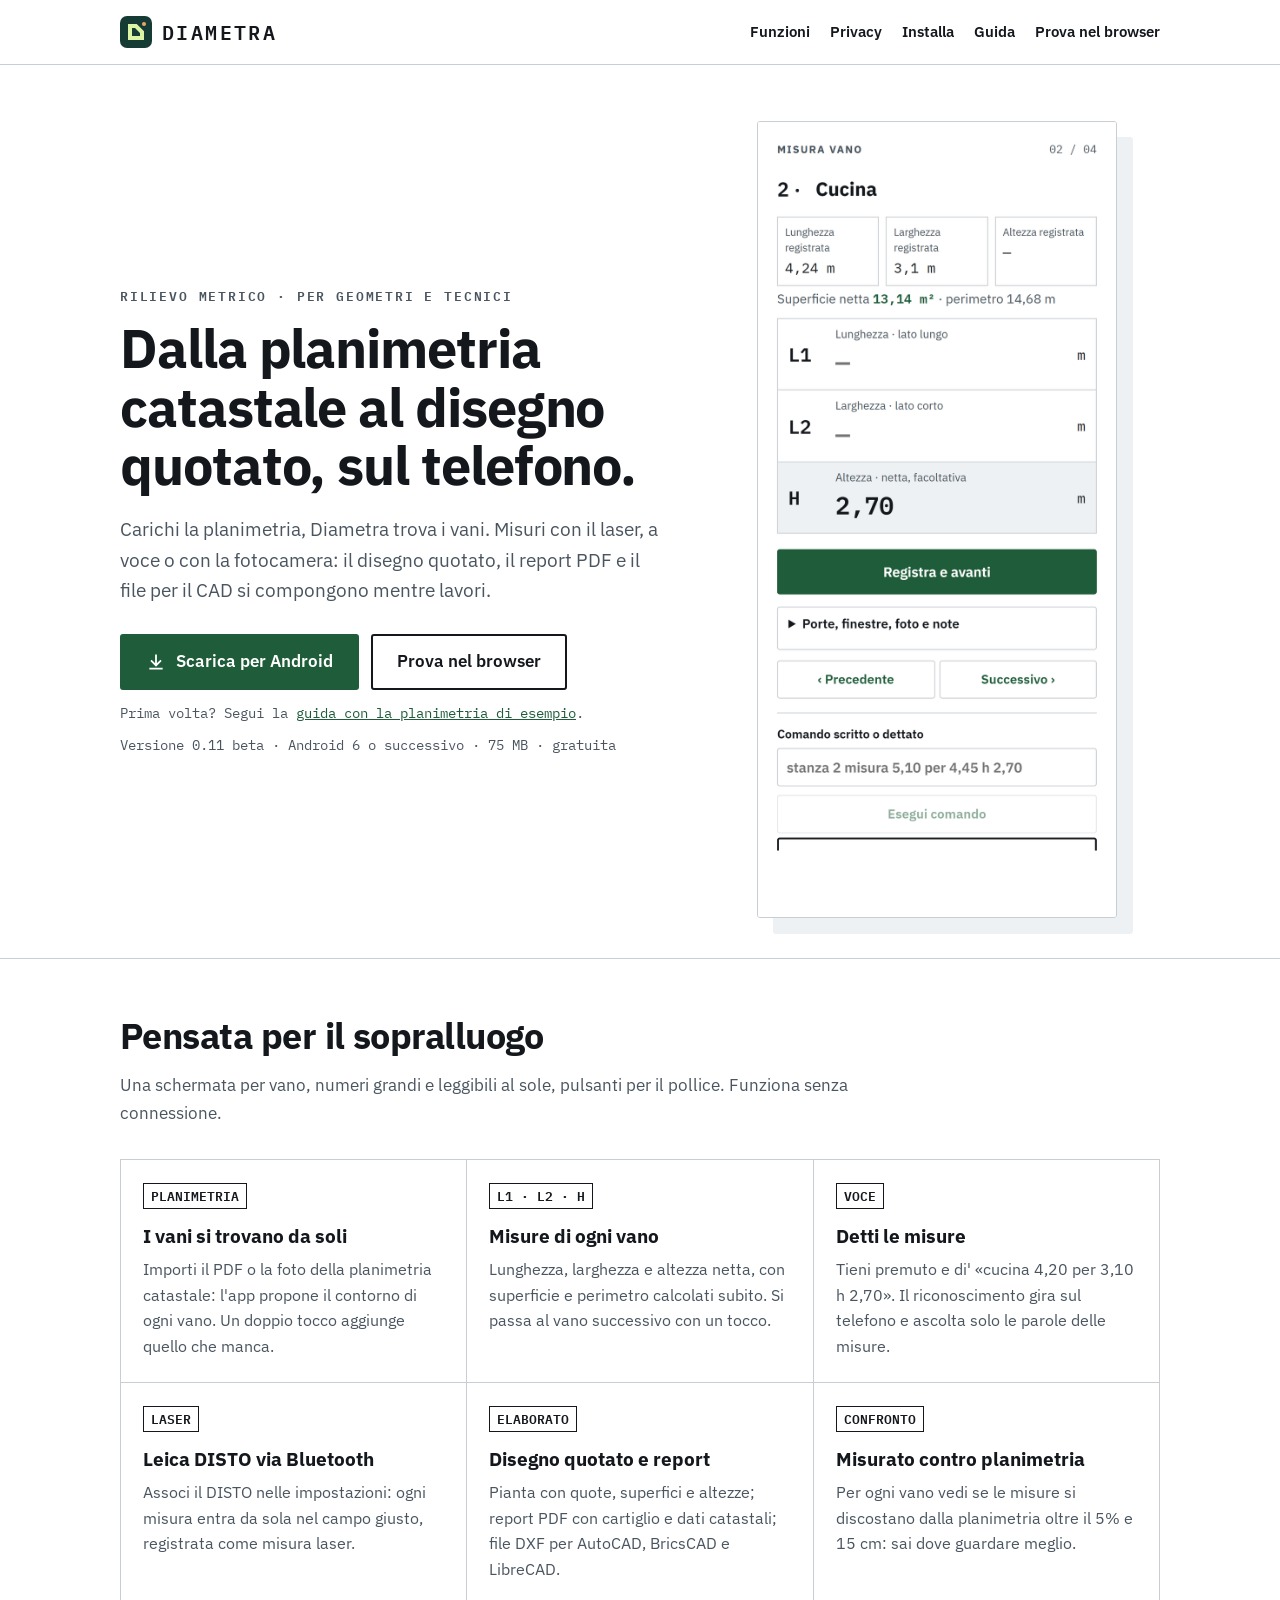
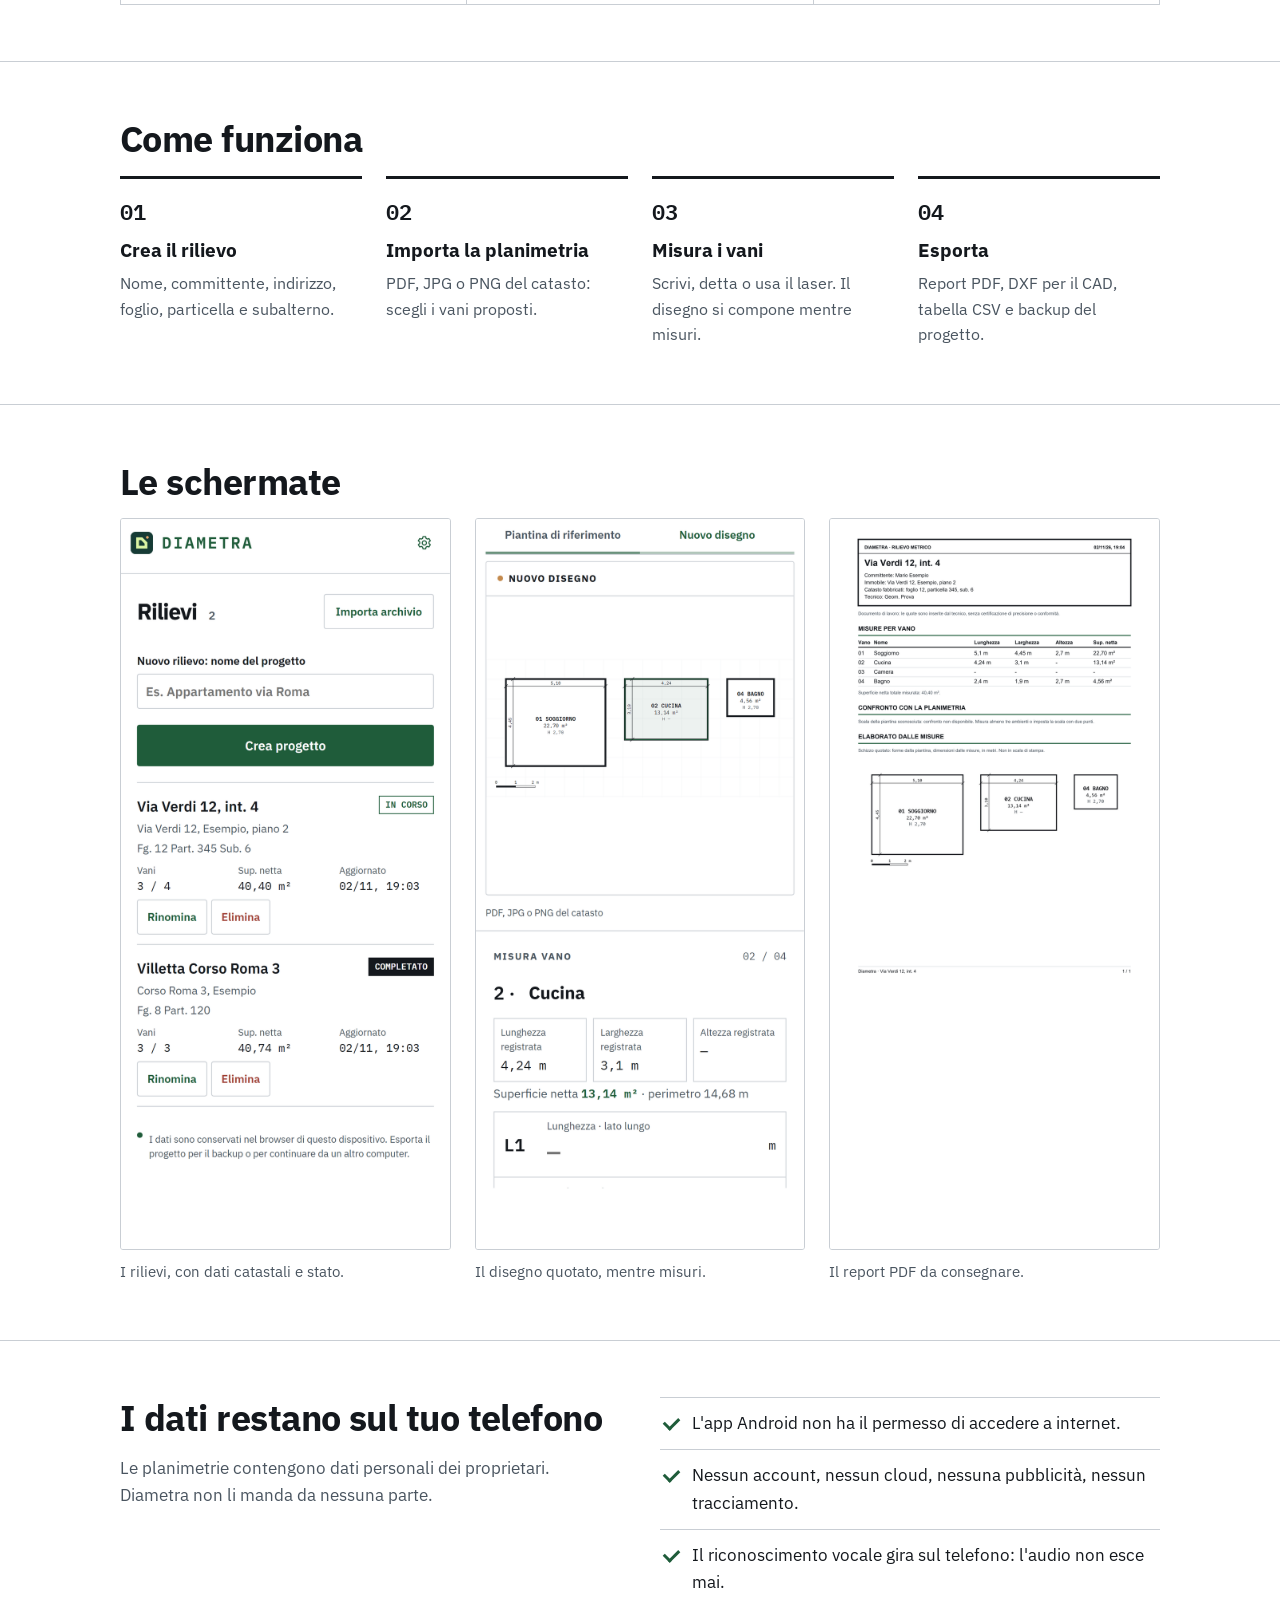
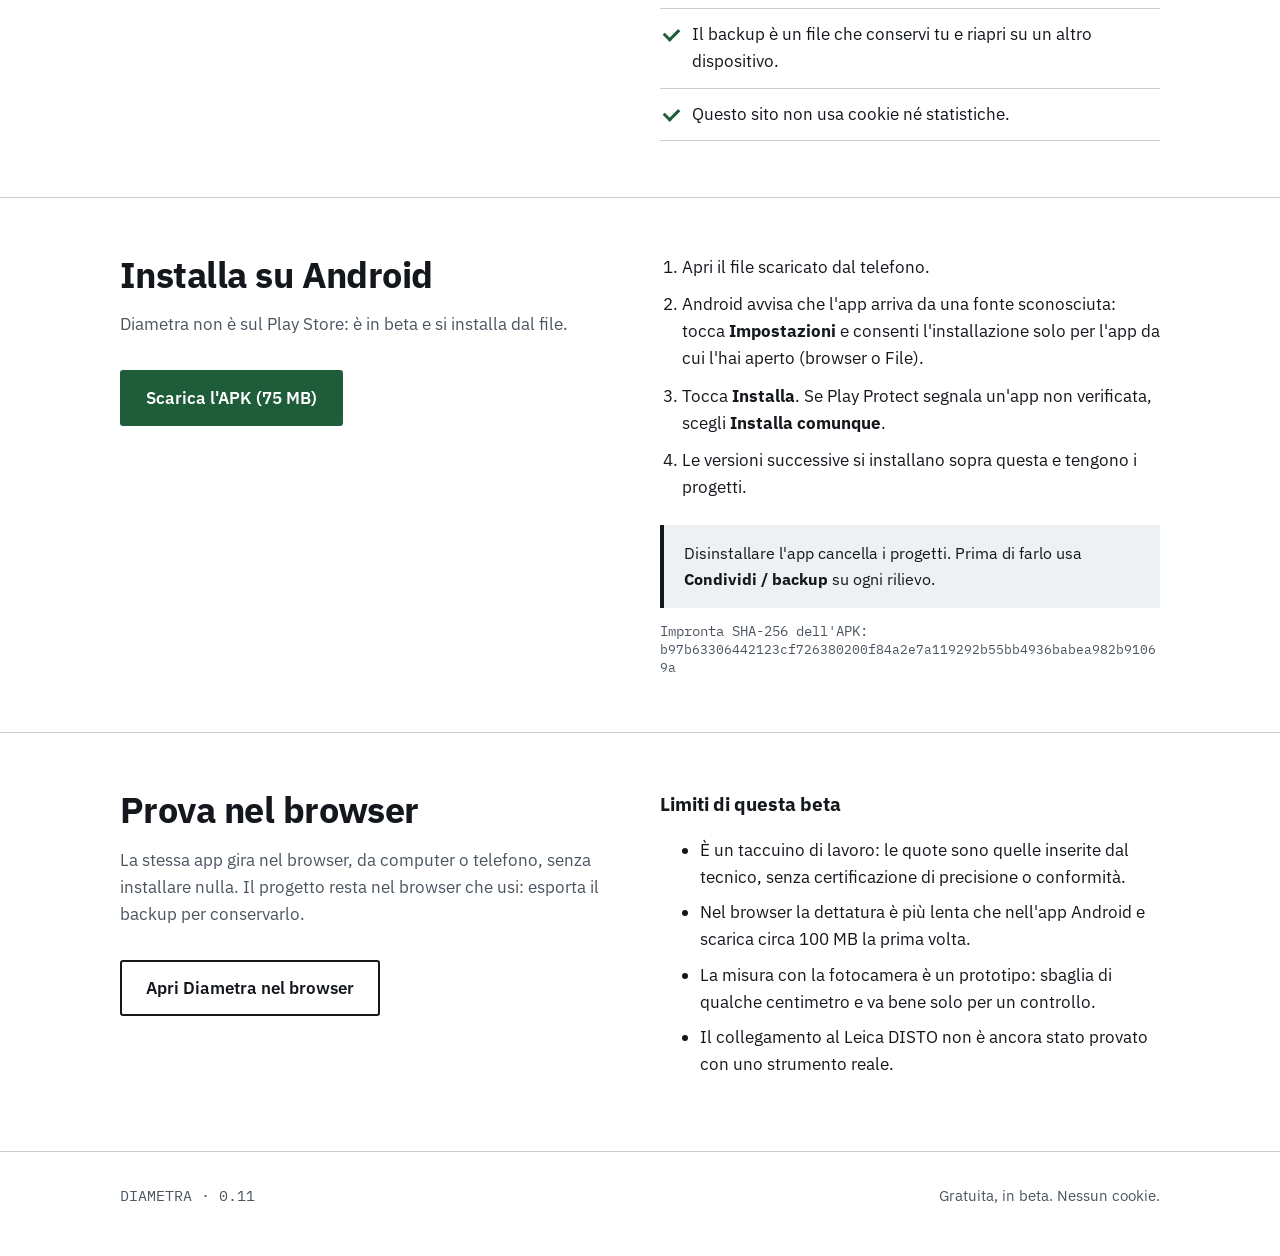
==== index.html @ 36c7d6d1 "Publish Diametra site" ====
<!doctype html>
<html lang="it">
<head>
<meta charset="utf-8">
<meta http-equiv="Content-Security-Policy" content="default-src 'none'; style-src 'self'; img-src 'self'; font-src 'self'; base-uri 'none'; form-action 'none'">
<meta name="viewport" content="width=device-width, initial-scale=1">
<title>Diametra · Rilievo metrico per geometri e tecnici</title>
<meta name="description" content="Dalla planimetria catastale al disegno quotato: misure con laser, voce o fotocamera, report PDF e DXF. Gratuita, senza account, i dati restano sul telefono.">
<meta name="theme-color" content="#1f5c3a">
<link rel="icon" href="icon.svg" type="image/svg+xml">
<link rel="stylesheet" href="style.css">
</head>
<body>
<header>
  <div class="wrap">
    <a class="brand" href="./"><img src="icon.svg" alt="">DIAMETRA</a>
    <nav aria-label="Sezioni">
      <a href="#funzioni">Funzioni</a>
      <a href="#dati">Privacy</a>
      <a href="#installa">Installa</a>
      <a href="guida.html">Guida</a>
      <a href="app/">Prova nel browser</a>
    </nav>
  </div>
</header>

<main>
  <div class="hero">
    <div class="wrap">
      <div>
        <p class="eyebrow">RILIEVO METRICO · PER GEOMETRI E TECNICI</p>
        <h1>Dalla planimetria catastale al disegno quotato, sul telefono.</h1>
        <p class="lead">Carichi la planimetria, Diametra trova i vani. Misuri con il laser, a voce o con la fotocamera: il disegno quotato, il report PDF e il file per il CAD si compongono mentre lavori.</p>
        <div class="actions">
          <a class="button primary" href="download/diametra.apk" download>
            <svg width="20" height="20" viewBox="0 0 24 24" fill="none" stroke="currentColor" stroke-width="2.2" aria-hidden="true"><path d="M12 3v12M6 10l6 6 6-6M4 20h16"/></svg>
            Scarica per Android
          </a>
          <a class="button" href="app/">Prova nel browser</a>
        </div>
        <p class="meta">Prima volta? Segui la <a href="guida.html">guida con la planimetria di esempio</a>.</p>
        <p class="meta">Versione 0.11 beta · Android 6 o successivo · 75 MB · gratuita</p>
      </div>
      <div class="phone"><img src="img/misura.png" width="412" height="915" alt="Schermata di misura di un vano: righe L1, L2 e H con i valori in metri e il pulsante Registra"></div>
    </div>
  </div>

  <section id="funzioni">
    <div class="wrap">
      <h2>Pensata per il sopralluogo</h2>
      <p class="intro">Una schermata per vano, numeri grandi e leggibili al sole, pulsanti per il pollice. Funziona senza connessione.</p>
      <div class="grid">
        <div><span class="key">PLANIMETRIA</span><h3>I vani si trovano da soli</h3><p>Importi il PDF o la foto della planimetria catastale: l'app propone il contorno di ogni vano. Un doppio tocco aggiunge quello che manca.</p></div>
        <div><span class="key">L1 · L2 · H</span><h3>Misure di ogni vano</h3><p>Lunghezza, larghezza e altezza netta, con superficie e perimetro calcolati subito. Si passa al vano successivo con un tocco.</p></div>
        <div><span class="key">VOCE</span><h3>Detti le misure</h3><p>Tieni premuto e di' «cucina 4,20 per 3,10 h 2,70». Il riconoscimento gira sul telefono e ascolta solo le parole delle misure.</p></div>
        <div><span class="key">LASER</span><h3>Leica DISTO via Bluetooth</h3><p>Associ il DISTO nelle impostazioni: ogni misura entra da sola nel campo giusto, registrata come misura laser.</p></div>
        <div><span class="key">ELABORATO</span><h3>Disegno quotato e report</h3><p>Pianta con quote, superfici e altezze; report PDF con cartiglio e dati catastali; file DXF per AutoCAD, BricsCAD e LibreCAD.</p></div>
        <div><span class="key">CONFRONTO</span><h3>Misurato contro planimetria</h3><p>Per ogni vano vedi se le misure si discostano dalla planimetria oltre il 5% e 15 cm: sai dove guardare meglio.</p></div>
      </div>
    </div>
  </section>

  <section>
    <div class="wrap">
      <h2>Come funziona</h2>
      <ol class="steps">
        <li><h3>Crea il rilievo</h3><p>Nome, committente, indirizzo, foglio, particella e subalterno.</p></li>
        <li><h3>Importa la planimetria</h3><p>PDF, JPG o PNG del catasto: scegli i vani proposti.</p></li>
        <li><h3>Misura i vani</h3><p>Scrivi, detta o usa il laser. Il disegno si compone mentre misuri.</p></li>
        <li><h3>Esporta</h3><p>Report PDF, DXF per il CAD, tabella CSV e backup del progetto.</p></li>
      </ol>
    </div>
  </section>

  <section>
    <div class="wrap">
      <h2>Le schermate</h2>
      <div class="shots">
        <figure><div class="phone"><img src="img/rilievi.png" width="412" height="915" alt="Elenco dei rilievi con indirizzo, dati catastali, vani misurati, superficie e stato" loading="lazy"></div><figcaption>I rilievi, con dati catastali e stato.</figcaption></figure>
        <figure><div class="phone"><img src="img/disegno.png" width="412" height="915" alt="Disegno quotato di due vani con quote, superficie e altezza" loading="lazy"></div><figcaption>Il disegno quotato, mentre misuri.</figcaption></figure>
        <figure><div class="phone"><img src="img/report.png" width="412" height="915" alt="Prima pagina del report PDF con cartiglio, tabella dei vani e disegno" loading="lazy"></div><figcaption>Il report PDF da consegnare.</figcaption></figure>
      </div>
    </div>
  </section>

  <section id="dati">
    <div class="wrap privacy">
      <div>
        <h2>I dati restano sul tuo telefono</h2>
        <p class="intro">Le planimetrie contengono dati personali dei proprietari. Diametra non li manda da nessuna parte.</p>
      </div>
      <ul class="checks">
        <li>L'app Android non ha il permesso di accedere a internet.</li>
        <li>Nessun account, nessun cloud, nessuna pubblicità, nessun tracciamento.</li>
        <li>Il riconoscimento vocale gira sul telefono: l'audio non esce mai.</li>
        <li>Il backup è un file che conservi tu e riapri su un altro dispositivo.</li>
        <li>Questo sito non usa cookie né statistiche.</li>
      </ul>
    </div>
  </section>

  <section id="installa">
    <div class="wrap privacy">
      <div>
        <h2>Installa su Android</h2>
        <p class="intro">Diametra non è sul Play Store: è in beta e si installa dal file.</p>
        <a class="button primary" href="download/diametra.apk" download>Scarica l'APK (75 MB)</a>
      </div>
      <div>
        <ol class="install">
          <li>Apri il file scaricato dal telefono.</li>
          <li>Android avvisa che l'app arriva da una fonte sconosciuta: tocca <strong>Impostazioni</strong> e consenti l'installazione solo per l'app da cui l'hai aperto (browser o File).</li>
          <li>Tocca <strong>Installa</strong>. Se Play Protect segnala un'app non verificata, scegli <strong>Installa comunque</strong>.</li>
          <li>Le versioni successive si installano sopra questa e tengono i progetti.</li>
        </ol>
        <p class="note">Disinstallare l'app cancella i progetti. Prima di farlo usa <strong>Condividi / backup</strong> su ogni rilievo.</p>
        <p class="meta">Impronta SHA-256 dell'APK:<br><span class="hash">b97b63306442123cf726380200f84a2e7a119292b55bb4936babea982b91069a</span></p>
      </div>
    </div>
  </section>

  <section>
    <div class="wrap privacy">
      <div>
        <h2>Prova nel browser</h2>
        <p class="intro">La stessa app gira nel browser, da computer o telefono, senza installare nulla. Il progetto resta nel browser che usi: esporta il backup per conservarlo.</p>
        <a class="button" href="app/">Apri Diametra nel browser</a>
      </div>
      <div>
        <h3>Limiti di questa beta</h3>
        <ul class="limits">
          <li>È un taccuino di lavoro: le quote sono quelle inserite dal tecnico, senza certificazione di precisione o conformità.</li>
          <li>Nel browser la dettatura è più lenta che nell'app Android e scarica circa 100 MB la prima volta.</li>
          <li>La misura con la fotocamera è un prototipo: sbaglia di qualche centimetro e va bene solo per un controllo.</li>
          <li>Il collegamento al Leica DISTO non è ancora stato provato con uno strumento reale.</li>
        </ul>
      </div>
    </div>
  </section>
</main>

<footer>
  <div class="wrap">
    <span class="mono">DIAMETRA · 0.11</span>
    <span>Gratuita, in beta. Nessun cookie.</span>
  </div>
</footer>
</body>
</html>
---- style.css ----
@font-face{font-family:"IBM Plex Sans";src:url(fonts/plex-sans-400.woff2) format("woff2");font-weight:400;font-display:swap}
@font-face{font-family:"IBM Plex Sans";src:url(fonts/plex-sans-600.woff2) format("woff2");font-weight:600;font-display:swap}
@font-face{font-family:"IBM Plex Sans";src:url(fonts/plex-sans-700.woff2) format("woff2");font-weight:700;font-display:swap}
@font-face{font-family:"IBM Plex Mono";src:url(fonts/plex-mono-400.woff2) format("woff2");font-weight:400;font-display:swap}
@font-face{font-family:"IBM Plex Mono";src:url(fonts/plex-mono-600.woff2) format("woff2");font-weight:600;font-display:swap}
:root{--ink:#14181d;--muted:#4a5560;--line:#c9ced4;--surface:#eef1f3;--green:#1f5c3a;--green-dark:#174a2e}
*{box-sizing:border-box}
html{scroll-behavior:smooth}
body{margin:0;background:#fff;color:var(--ink);font:400 17px/1.6 "IBM Plex Sans",system-ui,sans-serif}
a{color:var(--green)}a:hover{color:var(--green-dark)}
.wrap{max-width:1080px;margin:0 auto;padding:0 20px}
.mono{font-family:"IBM Plex Mono",ui-monospace,monospace}
header{border-bottom:1px solid var(--line)}
header .wrap{display:flex;align-items:center;gap:12px;min-height:64px;flex-wrap:wrap}
.brand{display:flex;align-items:center;gap:10px;color:var(--ink);text-decoration:none;font:600 20px "IBM Plex Mono",monospace;letter-spacing:.12em}
.brand img{width:32px;height:32px}
nav{margin-left:auto;display:flex;gap:20px;flex-wrap:wrap}
nav a{color:var(--ink);text-decoration:none;font-weight:600;font-size:15px;padding:8px 0}nav a:hover{color:var(--green)}
.hero{padding:56px 0 40px;border-bottom:1px solid var(--line)}
.hero .wrap{display:grid;grid-template-columns:minmax(0,1.1fr) minmax(0,.9fr);gap:48px;align-items:center}
.eyebrow{font:600 13px "IBM Plex Mono",monospace;letter-spacing:.14em;color:var(--muted);margin:0 0 12px}
h1{font-size:clamp(34px,5vw,54px);line-height:1.08;letter-spacing:-.02em;margin:0 0 20px;font-weight:700}
h2{font-size:clamp(26px,3.4vw,36px);line-height:1.15;letter-spacing:-.015em;margin:0 0 16px;font-weight:700}
h3{font-size:19px;margin:0 0 6px}
.lead{font-size:19px;color:var(--muted);margin:0 0 28px;max-width:34em}
.actions{display:flex;gap:12px;flex-wrap:wrap}
.button{display:inline-flex;align-items:center;justify-content:center;gap:10px;min-height:56px;padding:0 24px;border:2px solid var(--ink);color:var(--ink);background:#fff;text-decoration:none;font-weight:600;font-size:17px;border-radius:3px}
.button:hover{background:var(--surface);color:var(--ink)}
.button.primary{background:var(--green);border-color:var(--green);color:#fff}.button.primary:hover{background:var(--green-dark);border-color:var(--green-dark);color:#fff}
.meta{margin:14px 0 0;font:14px "IBM Plex Mono",monospace;color:var(--muted)}
.phone{border:1px solid var(--line);border-radius:3px;background:#fff;overflow:hidden}
.phone img{display:block;width:100%;height:auto}
.hero .phone{max-width:360px;justify-self:center;box-shadow:16px 16px 0 var(--surface)}
section{padding:56px 0;border-bottom:1px solid var(--line)}
.intro{max-width:44em;color:var(--muted);margin:0 0 32px}
.grid{display:grid;grid-template-columns:repeat(3,minmax(0,1fr));gap:0;border-top:1px solid var(--line);border-left:1px solid var(--line)}
.grid>div{padding:22px;border-right:1px solid var(--line);border-bottom:1px solid var(--line)}
.grid p{margin:0;color:var(--muted);font-size:16px}
.key{display:inline-block;font:600 13px "IBM Plex Mono",monospace;border:1px solid var(--ink);padding:1px 7px;margin-bottom:12px}
.steps{list-style:none;margin:0;padding:0;counter-reset:step;display:grid;grid-template-columns:repeat(4,minmax(0,1fr));gap:24px}
.steps li{counter-increment:step;border-top:3px solid var(--ink);padding-top:14px}
.steps li::before{content:counter(step,decimal-leading-zero);display:block;font:600 22px "IBM Plex Mono",monospace;margin-bottom:6px}
.steps p{margin:0;color:var(--muted);font-size:16px}
.shots{display:grid;grid-template-columns:repeat(3,minmax(0,1fr));gap:24px}
figure{margin:0}figcaption{font-size:15px;color:var(--muted);margin-top:10px}
.privacy{display:grid;grid-template-columns:minmax(0,1fr) minmax(0,1fr);gap:40px}
.checks{list-style:none;margin:0;padding:0;border-top:1px solid var(--line)}
.checks li{padding:12px 0 12px 32px;border-bottom:1px solid var(--line);position:relative}
.checks li::before{content:"";position:absolute;left:4px;top:19px;width:12px;height:7px;border-left:3px solid var(--green);border-bottom:3px solid var(--green);transform:rotate(-45deg)}
ol.install{margin:0;padding-left:22px}ol.install li{margin-bottom:10px}
.note{background:var(--surface);border-left:4px solid var(--ink);padding:16px 20px;margin:24px 0 0;font-size:16px}
.hash{overflow-wrap:anywhere;font-size:13px}
.limits li{margin-bottom:8px}
footer{padding:32px 0 48px;color:var(--muted);font-size:15px}
footer .wrap{display:flex;justify-content:space-between;gap:16px;flex-wrap:wrap}
@media(max-width:860px){
  .hero .wrap,.privacy{grid-template-columns:1fr}.hero .phone{max-width:300px}
  .grid,.shots{grid-template-columns:1fr 1fr}.steps{grid-template-columns:1fr 1fr}
}
@media(max-width:560px){
  body{font-size:16px}.hero{padding-top:36px}nav{margin-left:0;width:100%;gap:16px}
  .grid,.shots,.steps{grid-template-columns:1fr}.button{width:100%}
}
.guide-step{display:grid;grid-template-columns:minmax(0,1fr) 300px;gap:40px;align-items:start;padding:40px 0;border-bottom:1px solid var(--line)}
.guide-step:last-child{border-bottom:0}
.guide-step h2{font-size:clamp(22px,2.6vw,28px)}
.step-number{display:block;font:600 14px "IBM Plex Mono",monospace;letter-spacing:.12em;color:var(--muted);margin-bottom:8px}
.guide-step p,.guide-step li{color:var(--ink)}
.guide-step .phone{max-width:300px}
code,kbd{font-family:"IBM Plex Mono",monospace;font-size:.92em;background:var(--surface);padding:1px 6px}
table.measures{border-collapse:collapse;width:100%;font-size:16px;margin:12px 0}
table.measures th{text-align:left;font-size:14px;color:var(--muted);border-bottom:2px solid var(--ink);padding:6px 8px}
table.measures td{border-bottom:1px solid var(--line);padding:6px 8px;font-family:"IBM Plex Mono",monospace}
table.measures td:first-child{font-family:"IBM Plex Sans",sans-serif}
table.measures tr.wrong td{background:#fbefdc}
.toc{columns:2;gap:40px;padding-left:22px;margin:0}
.toc li{margin-bottom:6px}
@media(max-width:860px){.guide-step{grid-template-columns:1fr}.guide-step .phone{max-width:280px}.toc{columns:1}}
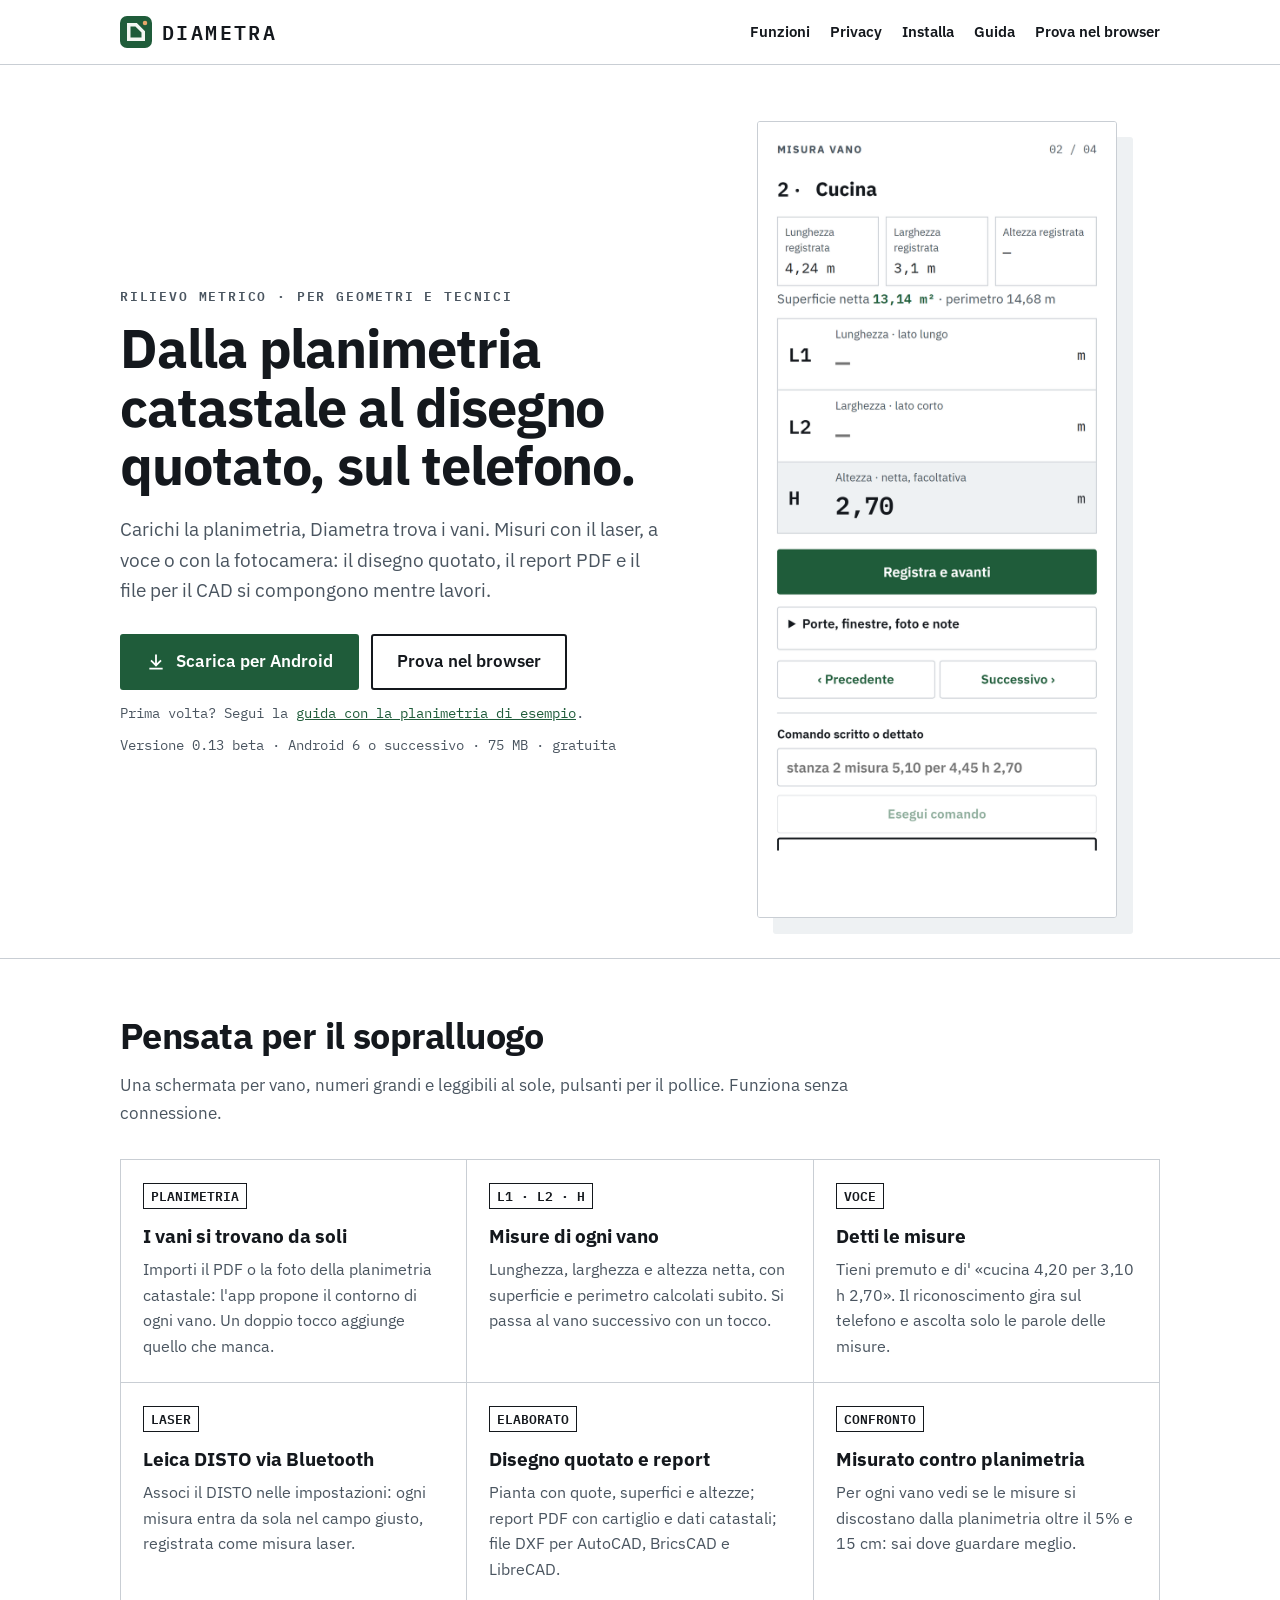
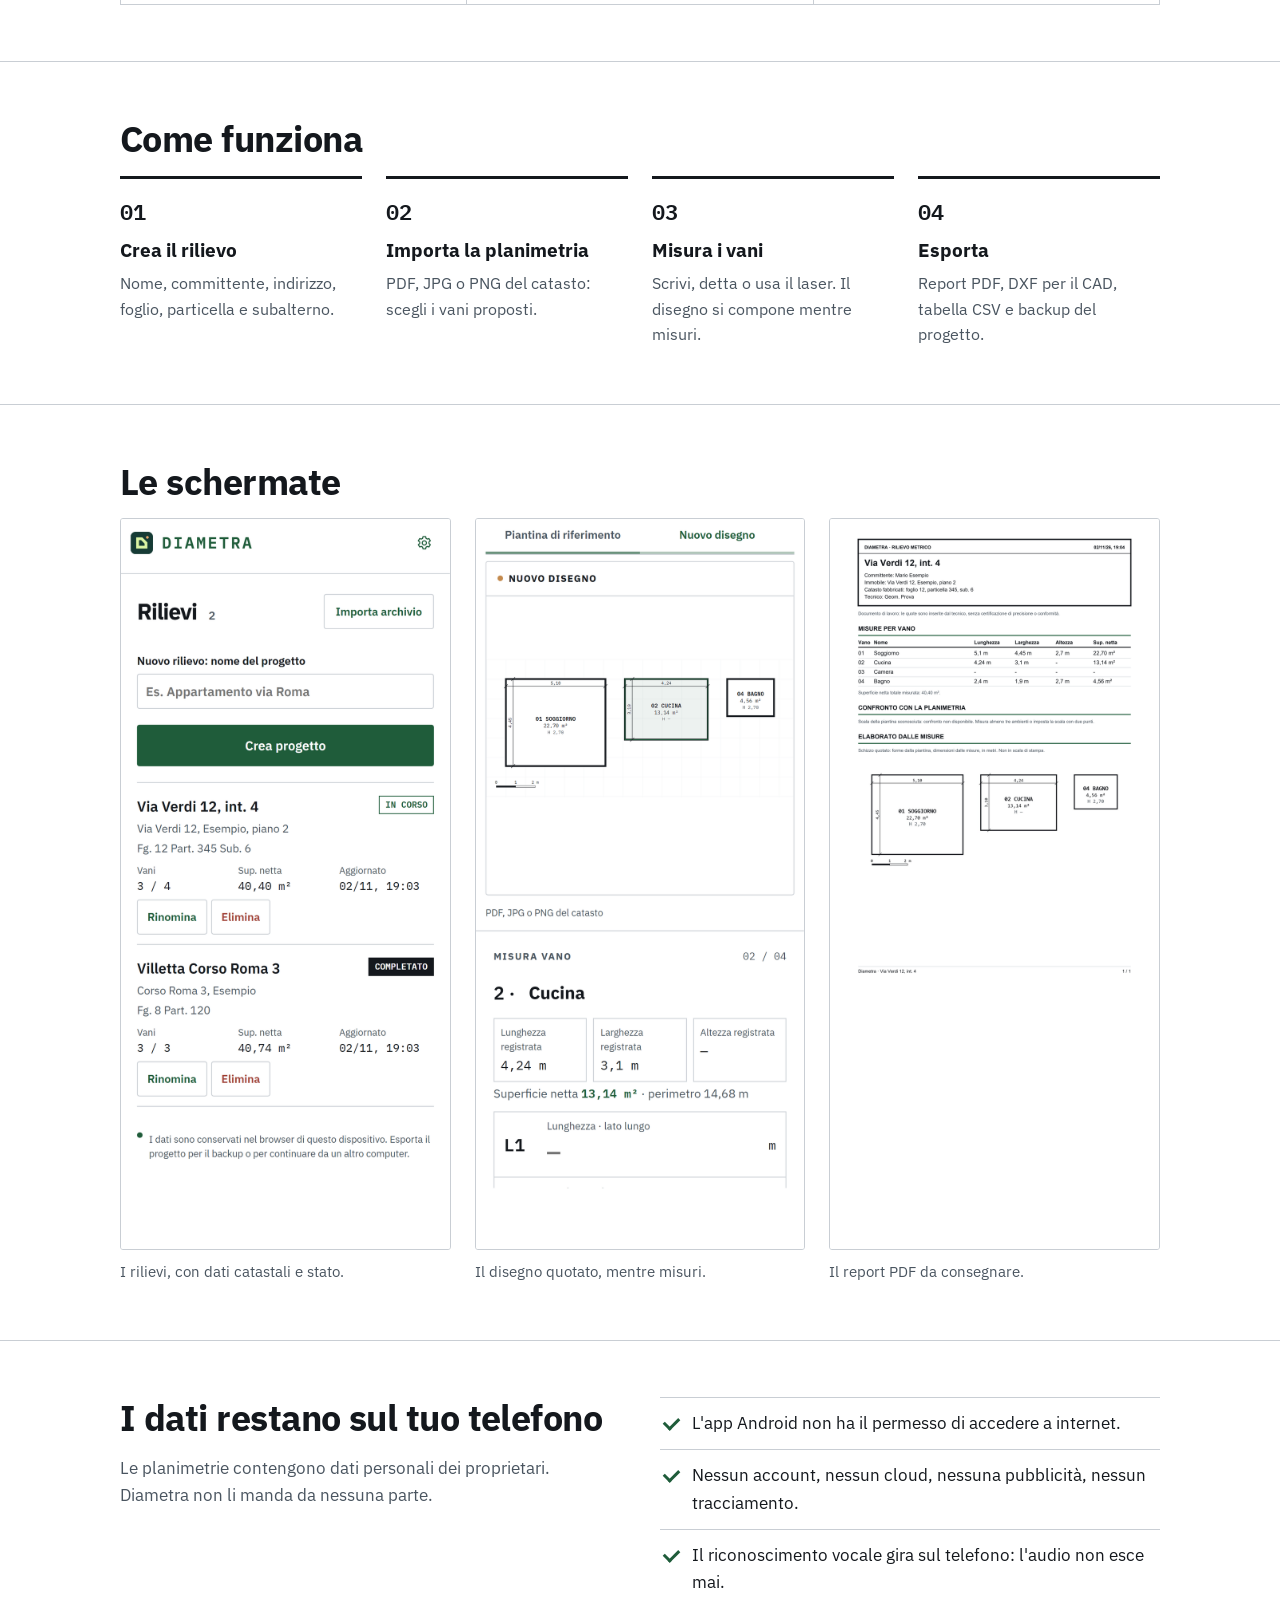
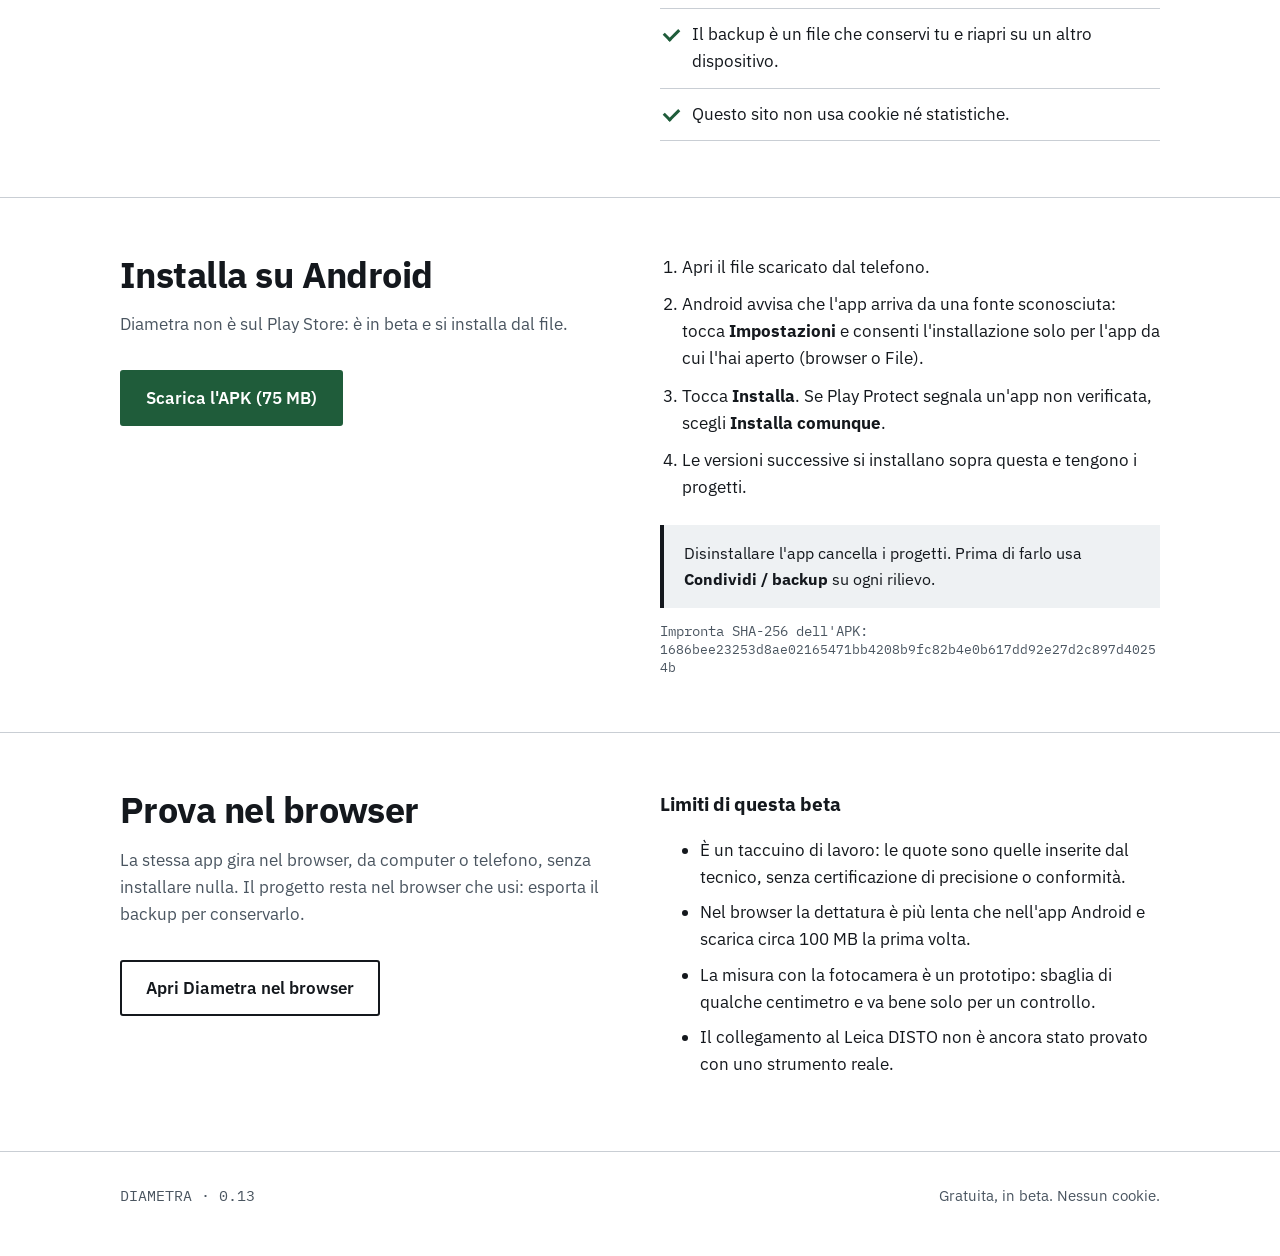
==== commit d7e16e0a: "Publish Diametra site" ====
--- a/index.html
+++ b/index.html
@@ -7,7 +7,7 @@
 <title>Diametra · Rilievo metrico per geometri e tecnici</title>
 <meta name="description" content="Dalla planimetria catastale al disegno quotato: misure con laser, voce o fotocamera, report PDF e DXF. Gratuita, senza account, i dati restano sul telefono.">
 <meta name="theme-color" content="#1f5c3a">
-<link rel="icon" href="icon.svg" type="image/svg+xml">
+<link rel="icon" href="favicon.svg" type="image/svg+xml">
 <link rel="stylesheet" href="style.css">
 </head>
 <body>
@@ -39,7 +39,7 @@
           <a class="button" href="app/">Prova nel browser</a>
         </div>
         <p class="meta">Prima volta? Segui la <a href="guida.html">guida con la planimetria di esempio</a>.</p>
-        <p class="meta">Versione 0.11 beta · Android 6 o successivo · 75 MB · gratuita</p>
+        <p class="meta">Versione 0.13 beta · Android 6 o successivo · 75 MB · gratuita</p>
       </div>
       <div class="phone"><img src="img/misura.png" width="412" height="915" alt="Schermata di misura di un vano: righe L1, L2 e H con i valori in metri e il pulsante Registra"></div>
     </div>
@@ -114,7 +114,7 @@
           <li>Le versioni successive si installano sopra questa e tengono i progetti.</li>
         </ol>
         <p class="note">Disinstallare l'app cancella i progetti. Prima di farlo usa <strong>Condividi / backup</strong> su ogni rilievo.</p>
-        <p class="meta">Impronta SHA-256 dell'APK:<br><span class="hash">b97b63306442123cf726380200f84a2e7a119292b55bb4936babea982b91069a</span></p>
+        <p class="meta">Impronta SHA-256 dell'APK:<br><span class="hash">1686bee23253d8ae02165471bb4208b9fc82b4e0b617dd92e27d2c897d40254b</span></p>
       </div>
     </div>
   </section>
@@ -141,7 +141,7 @@
 
 <footer>
   <div class="wrap">
-    <span class="mono">DIAMETRA · 0.11</span>
+    <span class="mono">DIAMETRA · 0.13</span>
     <span>Gratuita, in beta. Nessun cookie.</span>
   </div>
 </footer>
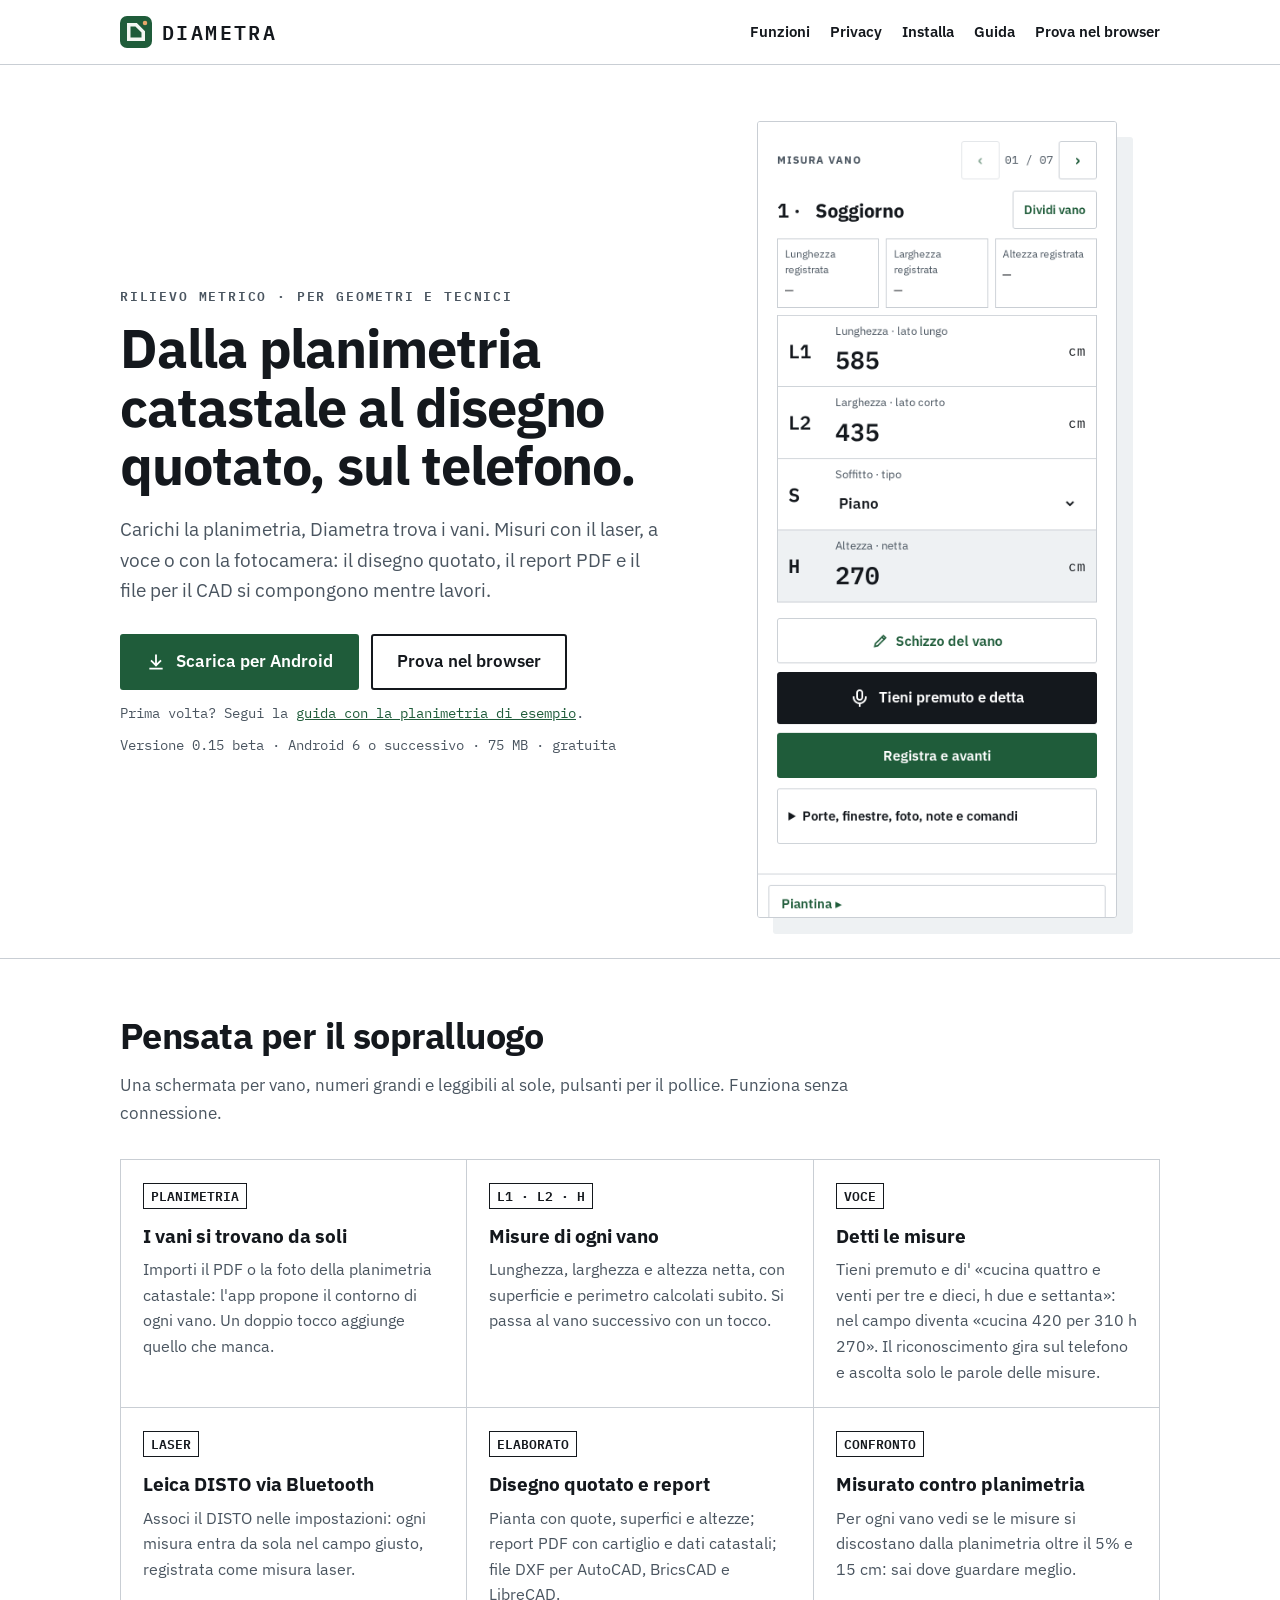
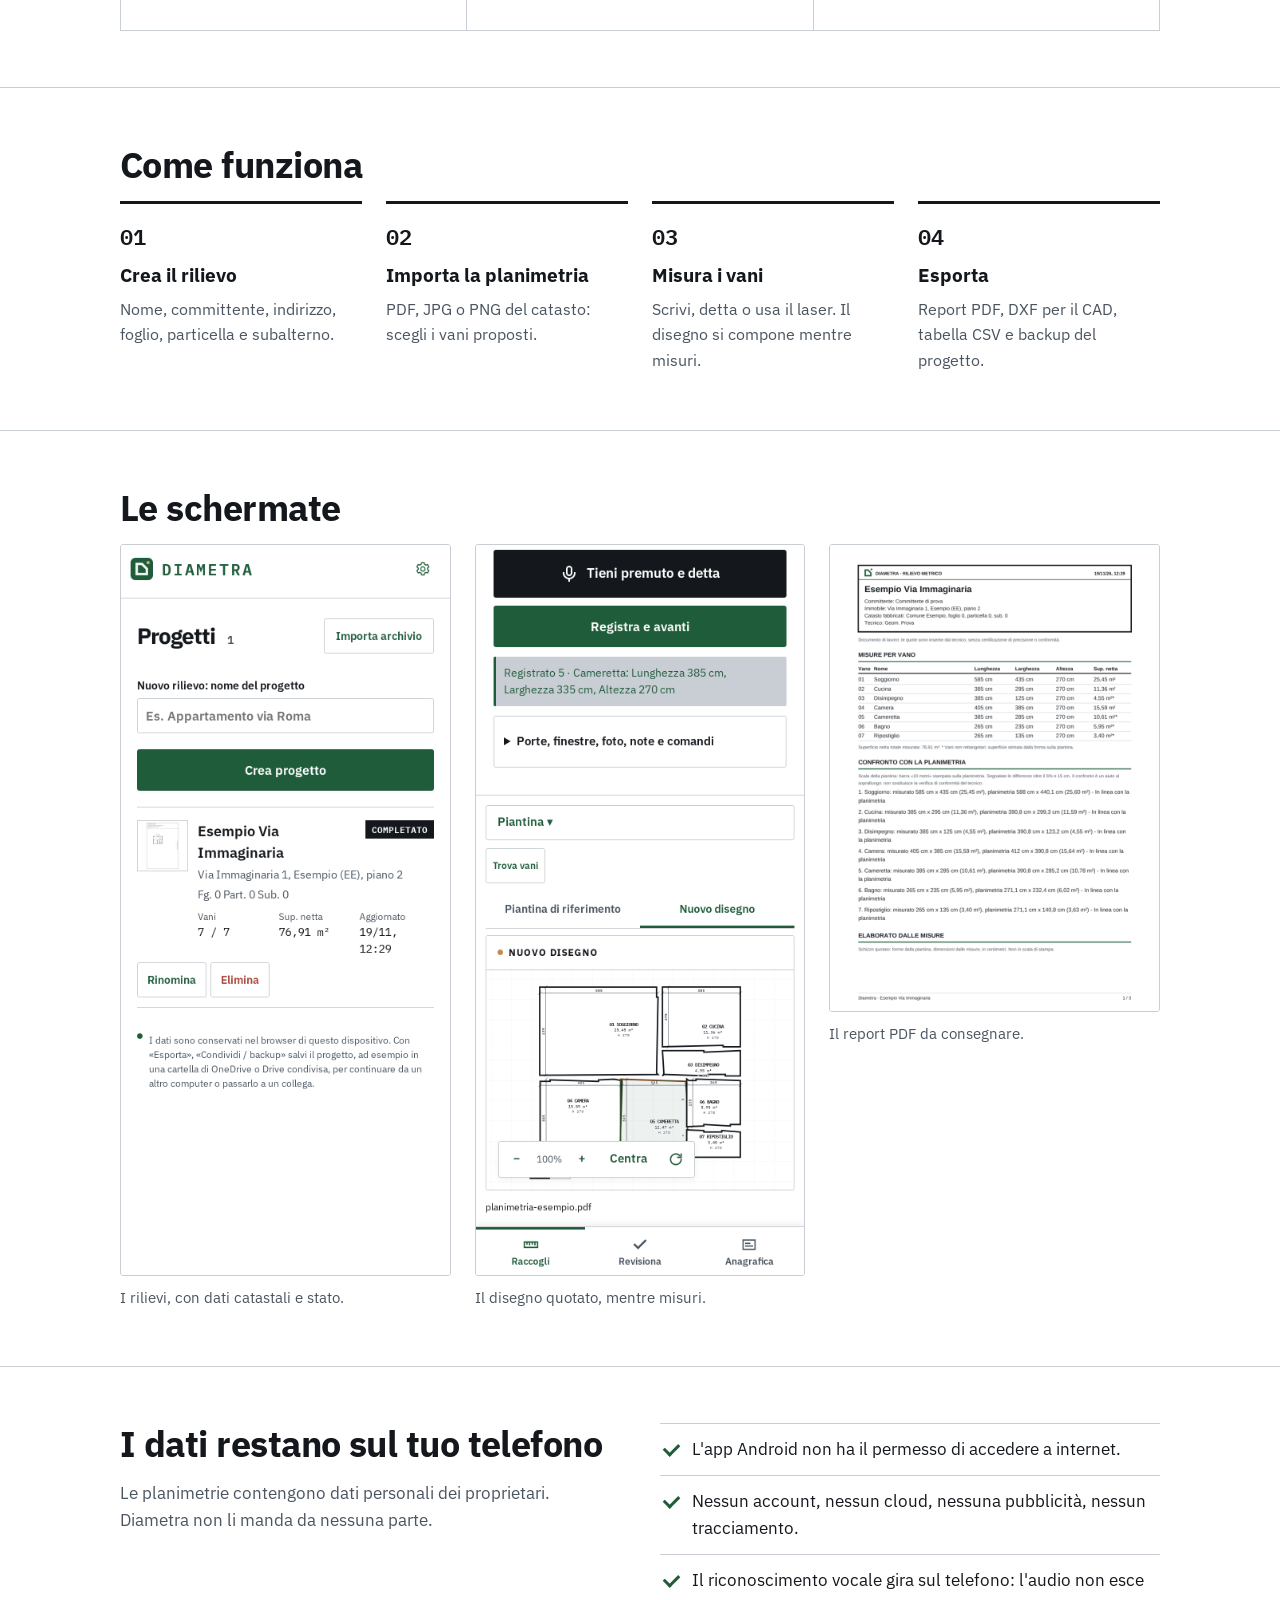
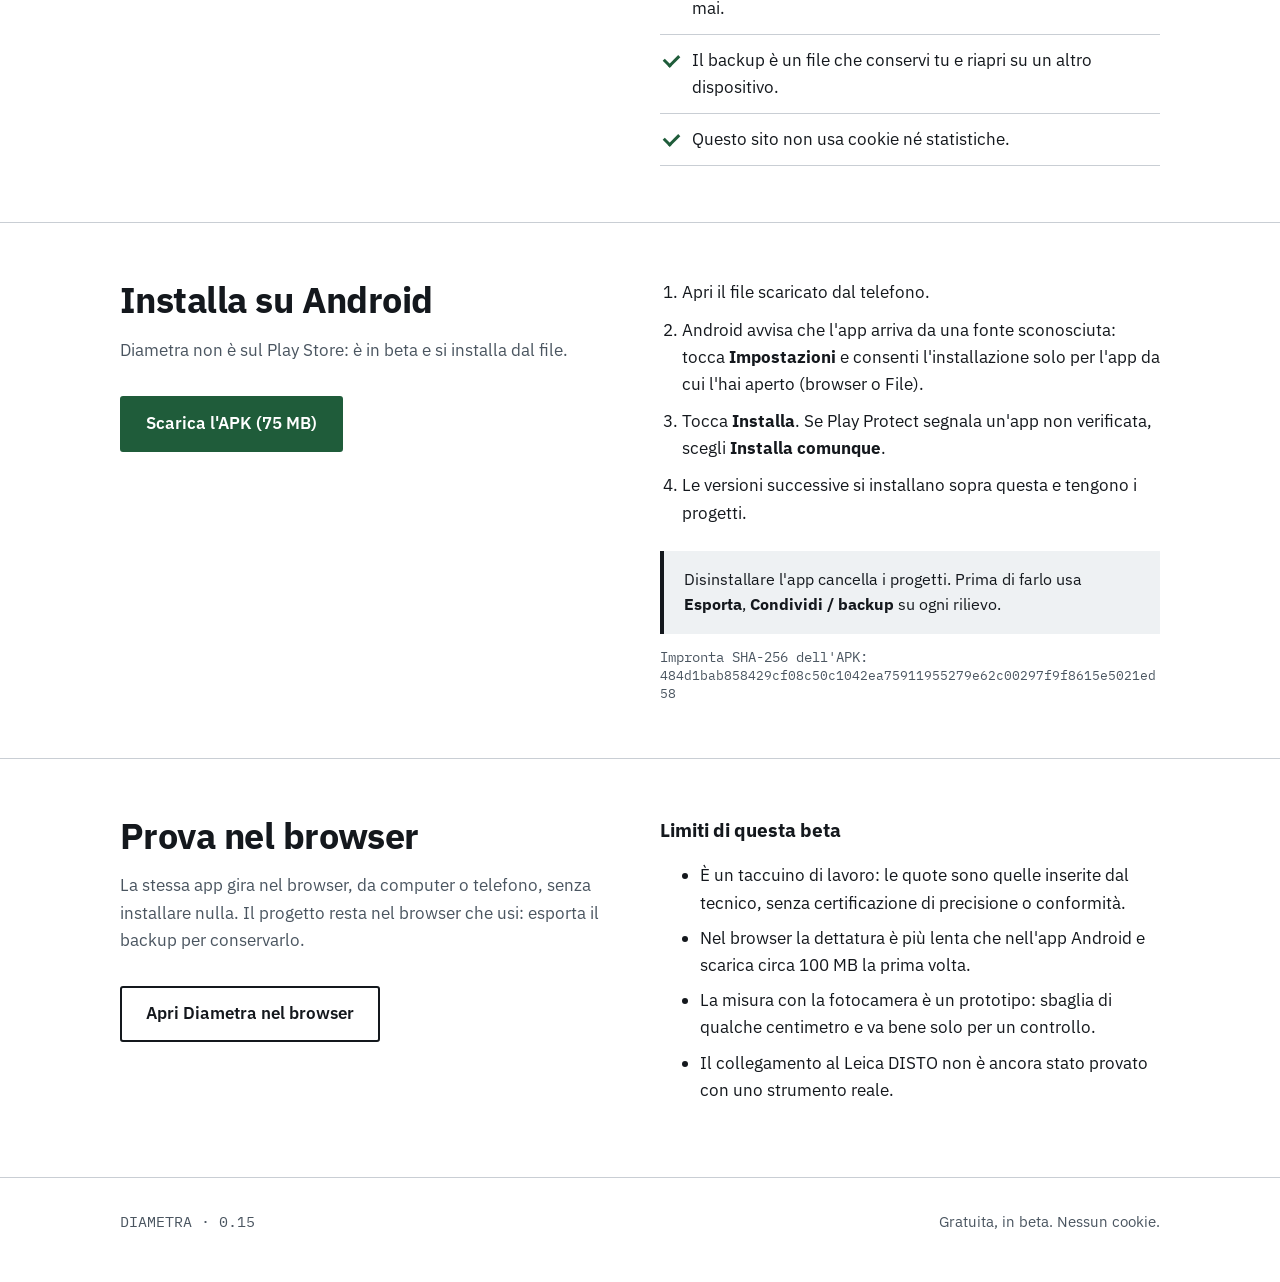
==== commit e8fb1720: "Publish Diametra site" ====
--- a/index.html
+++ b/index.html
@@ -1,149 +1,149 @@
-<!doctype html>
-<html lang="it">
-<head>
-<meta charset="utf-8">
-<meta http-equiv="Content-Security-Policy" content="default-src 'none'; style-src 'self'; img-src 'self'; font-src 'self'; base-uri 'none'; form-action 'none'">
-<meta name="viewport" content="width=device-width, initial-scale=1">
-<title>Diametra · Rilievo metrico per geometri e tecnici</title>
-<meta name="description" content="Dalla planimetria catastale al disegno quotato: misure con laser, voce o fotocamera, report PDF e DXF. Gratuita, senza account, i dati restano sul telefono.">
-<meta name="theme-color" content="#1f5c3a">
-<link rel="icon" href="favicon.svg" type="image/svg+xml">
-<link rel="stylesheet" href="style.css">
-</head>
-<body>
-<header>
-  <div class="wrap">
-    <a class="brand" href="./"><img src="icon.svg" alt="">DIAMETRA</a>
-    <nav aria-label="Sezioni">
-      <a href="#funzioni">Funzioni</a>
-      <a href="#dati">Privacy</a>
-      <a href="#installa">Installa</a>
-      <a href="guida.html">Guida</a>
-      <a href="app/">Prova nel browser</a>
-    </nav>
-  </div>
-</header>
-
-<main>
-  <div class="hero">
-    <div class="wrap">
-      <div>
-        <p class="eyebrow">RILIEVO METRICO · PER GEOMETRI E TECNICI</p>
-        <h1>Dalla planimetria catastale al disegno quotato, sul telefono.</h1>
-        <p class="lead">Carichi la planimetria, Diametra trova i vani. Misuri con il laser, a voce o con la fotocamera: il disegno quotato, il report PDF e il file per il CAD si compongono mentre lavori.</p>
-        <div class="actions">
-          <a class="button primary" href="download/diametra.apk" download>
-            <svg width="20" height="20" viewBox="0 0 24 24" fill="none" stroke="currentColor" stroke-width="2.2" aria-hidden="true"><path d="M12 3v12M6 10l6 6 6-6M4 20h16"/></svg>
-            Scarica per Android
-          </a>
-          <a class="button" href="app/">Prova nel browser</a>
-        </div>
-        <p class="meta">Prima volta? Segui la <a href="guida.html">guida con la planimetria di esempio</a>.</p>
-        <p class="meta">Versione 0.13 beta · Android 6 o successivo · 75 MB · gratuita</p>
-      </div>
-      <div class="phone"><img src="img/misura.png" width="412" height="915" alt="Schermata di misura di un vano: righe L1, L2 e H con i valori in metri e il pulsante Registra"></div>
-    </div>
-  </div>
-
-  <section id="funzioni">
-    <div class="wrap">
-      <h2>Pensata per il sopralluogo</h2>
-      <p class="intro">Una schermata per vano, numeri grandi e leggibili al sole, pulsanti per il pollice. Funziona senza connessione.</p>
-      <div class="grid">
-        <div><span class="key">PLANIMETRIA</span><h3>I vani si trovano da soli</h3><p>Importi il PDF o la foto della planimetria catastale: l'app propone il contorno di ogni vano. Un doppio tocco aggiunge quello che manca.</p></div>
-        <div><span class="key">L1 · L2 · H</span><h3>Misure di ogni vano</h3><p>Lunghezza, larghezza e altezza netta, con superficie e perimetro calcolati subito. Si passa al vano successivo con un tocco.</p></div>
-        <div><span class="key">VOCE</span><h3>Detti le misure</h3><p>Tieni premuto e di' «cucina 4,20 per 3,10 h 2,70». Il riconoscimento gira sul telefono e ascolta solo le parole delle misure.</p></div>
-        <div><span class="key">LASER</span><h3>Leica DISTO via Bluetooth</h3><p>Associ il DISTO nelle impostazioni: ogni misura entra da sola nel campo giusto, registrata come misura laser.</p></div>
-        <div><span class="key">ELABORATO</span><h3>Disegno quotato e report</h3><p>Pianta con quote, superfici e altezze; report PDF con cartiglio e dati catastali; file DXF per AutoCAD, BricsCAD e LibreCAD.</p></div>
-        <div><span class="key">CONFRONTO</span><h3>Misurato contro planimetria</h3><p>Per ogni vano vedi se le misure si discostano dalla planimetria oltre il 5% e 15 cm: sai dove guardare meglio.</p></div>
-      </div>
-    </div>
-  </section>
-
-  <section>
-    <div class="wrap">
-      <h2>Come funziona</h2>
-      <ol class="steps">
-        <li><h3>Crea il rilievo</h3><p>Nome, committente, indirizzo, foglio, particella e subalterno.</p></li>
-        <li><h3>Importa la planimetria</h3><p>PDF, JPG o PNG del catasto: scegli i vani proposti.</p></li>
-        <li><h3>Misura i vani</h3><p>Scrivi, detta o usa il laser. Il disegno si compone mentre misuri.</p></li>
-        <li><h3>Esporta</h3><p>Report PDF, DXF per il CAD, tabella CSV e backup del progetto.</p></li>
-      </ol>
-    </div>
-  </section>
-
-  <section>
-    <div class="wrap">
-      <h2>Le schermate</h2>
-      <div class="shots">
-        <figure><div class="phone"><img src="img/rilievi.png" width="412" height="915" alt="Elenco dei rilievi con indirizzo, dati catastali, vani misurati, superficie e stato" loading="lazy"></div><figcaption>I rilievi, con dati catastali e stato.</figcaption></figure>
-        <figure><div class="phone"><img src="img/disegno.png" width="412" height="915" alt="Disegno quotato di due vani con quote, superficie e altezza" loading="lazy"></div><figcaption>Il disegno quotato, mentre misuri.</figcaption></figure>
-        <figure><div class="phone"><img src="img/report.png" width="412" height="915" alt="Prima pagina del report PDF con cartiglio, tabella dei vani e disegno" loading="lazy"></div><figcaption>Il report PDF da consegnare.</figcaption></figure>
-      </div>
-    </div>
-  </section>
-
-  <section id="dati">
-    <div class="wrap privacy">
-      <div>
-        <h2>I dati restano sul tuo telefono</h2>
-        <p class="intro">Le planimetrie contengono dati personali dei proprietari. Diametra non li manda da nessuna parte.</p>
-      </div>
-      <ul class="checks">
-        <li>L'app Android non ha il permesso di accedere a internet.</li>
-        <li>Nessun account, nessun cloud, nessuna pubblicità, nessun tracciamento.</li>
-        <li>Il riconoscimento vocale gira sul telefono: l'audio non esce mai.</li>
-        <li>Il backup è un file che conservi tu e riapri su un altro dispositivo.</li>
-        <li>Questo sito non usa cookie né statistiche.</li>
-      </ul>
-    </div>
-  </section>
-
-  <section id="installa">
-    <div class="wrap privacy">
-      <div>
-        <h2>Installa su Android</h2>
-        <p class="intro">Diametra non è sul Play Store: è in beta e si installa dal file.</p>
-        <a class="button primary" href="download/diametra.apk" download>Scarica l'APK (75 MB)</a>
-      </div>
-      <div>
-        <ol class="install">
-          <li>Apri il file scaricato dal telefono.</li>
-          <li>Android avvisa che l'app arriva da una fonte sconosciuta: tocca <strong>Impostazioni</strong> e consenti l'installazione solo per l'app da cui l'hai aperto (browser o File).</li>
-          <li>Tocca <strong>Installa</strong>. Se Play Protect segnala un'app non verificata, scegli <strong>Installa comunque</strong>.</li>
-          <li>Le versioni successive si installano sopra questa e tengono i progetti.</li>
-        </ol>
-        <p class="note">Disinstallare l'app cancella i progetti. Prima di farlo usa <strong>Condividi / backup</strong> su ogni rilievo.</p>
-        <p class="meta">Impronta SHA-256 dell'APK:<br><span class="hash">1686bee23253d8ae02165471bb4208b9fc82b4e0b617dd92e27d2c897d40254b</span></p>
-      </div>
-    </div>
-  </section>
-
-  <section>
-    <div class="wrap privacy">
-      <div>
-        <h2>Prova nel browser</h2>
-        <p class="intro">La stessa app gira nel browser, da computer o telefono, senza installare nulla. Il progetto resta nel browser che usi: esporta il backup per conservarlo.</p>
-        <a class="button" href="app/">Apri Diametra nel browser</a>
-      </div>
-      <div>
-        <h3>Limiti di questa beta</h3>
-        <ul class="limits">
-          <li>È un taccuino di lavoro: le quote sono quelle inserite dal tecnico, senza certificazione di precisione o conformità.</li>
-          <li>Nel browser la dettatura è più lenta che nell'app Android e scarica circa 100 MB la prima volta.</li>
-          <li>La misura con la fotocamera è un prototipo: sbaglia di qualche centimetro e va bene solo per un controllo.</li>
-          <li>Il collegamento al Leica DISTO non è ancora stato provato con uno strumento reale.</li>
-        </ul>
-      </div>
-    </div>
-  </section>
-</main>
-
-<footer>
-  <div class="wrap">
-    <span class="mono">DIAMETRA · 0.13</span>
-    <span>Gratuita, in beta. Nessun cookie.</span>
-  </div>
-</footer>
-</body>
-</html>
+<!doctype html>
+<html lang="it">
+<head>
+<meta charset="utf-8">
+<meta http-equiv="Content-Security-Policy" content="default-src 'none'; style-src 'self'; img-src 'self'; font-src 'self'; base-uri 'none'; form-action 'none'">
+<meta name="viewport" content="width=device-width, initial-scale=1">
+<title>Diametra · Rilievo metrico per geometri e tecnici</title>
+<meta name="description" content="Dalla planimetria catastale al disegno quotato: misure con laser, voce o fotocamera, report PDF e DXF. Gratuita, senza account, i dati restano sul telefono.">
+<meta name="theme-color" content="#1f5c3a">
+<link rel="icon" href="favicon.svg" type="image/svg+xml">
+<link rel="stylesheet" href="style.css">
+</head>
+<body>
+<header>
+  <div class="wrap">
+    <a class="brand" href="./"><img src="icon.svg" alt="">DIAMETRA</a>
+    <nav aria-label="Sezioni">
+      <a href="#funzioni">Funzioni</a>
+      <a href="#dati">Privacy</a>
+      <a href="#installa">Installa</a>
+      <a href="guida.html">Guida</a>
+      <a href="app/">Prova nel browser</a>
+    </nav>
+  </div>
+</header>
+
+<main>
+  <div class="hero">
+    <div class="wrap">
+      <div>
+        <p class="eyebrow">RILIEVO METRICO · PER GEOMETRI E TECNICI</p>
+        <h1>Dalla planimetria catastale al disegno quotato, sul telefono.</h1>
+        <p class="lead">Carichi la planimetria, Diametra trova i vani. Misuri con il laser, a voce o con la fotocamera: il disegno quotato, il report PDF e il file per il CAD si compongono mentre lavori.</p>
+        <div class="actions">
+          <a class="button primary" href="download/diametra.apk" download>
+            <svg width="20" height="20" viewBox="0 0 24 24" fill="none" stroke="currentColor" stroke-width="2.2" aria-hidden="true"><path d="M12 3v12M6 10l6 6 6-6M4 20h16"/></svg>
+            Scarica per Android
+          </a>
+          <a class="button" href="app/">Prova nel browser</a>
+        </div>
+        <p class="meta">Prima volta? Segui la <a href="guida.html">guida con la planimetria di esempio</a>.</p>
+        <p class="meta">Versione 0.15 beta · Android 6 o successivo · 75 MB · gratuita</p>
+      </div>
+      <div class="phone"><img src="img/misura.png" width="412" height="915" alt="Schermata di misura di un vano: righe L1, L2 e H con i valori in centimetri e il pulsante Registra e avanti"></div>
+    </div>
+  </div>
+
+  <section id="funzioni">
+    <div class="wrap">
+      <h2>Pensata per il sopralluogo</h2>
+      <p class="intro">Una schermata per vano, numeri grandi e leggibili al sole, pulsanti per il pollice. Funziona senza connessione.</p>
+      <div class="grid">
+        <div><span class="key">PLANIMETRIA</span><h3>I vani si trovano da soli</h3><p>Importi il PDF o la foto della planimetria catastale: l'app propone il contorno di ogni vano. Un doppio tocco aggiunge quello che manca.</p></div>
+        <div><span class="key">L1 · L2 · H</span><h3>Misure di ogni vano</h3><p>Lunghezza, larghezza e altezza netta, con superficie e perimetro calcolati subito. Si passa al vano successivo con un tocco.</p></div>
+        <div><span class="key">VOCE</span><h3>Detti le misure</h3><p>Tieni premuto e di' «cucina quattro e venti per tre e dieci, h due e settanta»: nel campo diventa «cucina 420 per 310 h 270». Il riconoscimento gira sul telefono e ascolta solo le parole delle misure.</p></div>
+        <div><span class="key">LASER</span><h3>Leica DISTO via Bluetooth</h3><p>Associ il DISTO nelle impostazioni: ogni misura entra da sola nel campo giusto, registrata come misura laser.</p></div>
+        <div><span class="key">ELABORATO</span><h3>Disegno quotato e report</h3><p>Pianta con quote, superfici e altezze; report PDF con cartiglio e dati catastali; file DXF per AutoCAD, BricsCAD e LibreCAD.</p></div>
+        <div><span class="key">CONFRONTO</span><h3>Misurato contro planimetria</h3><p>Per ogni vano vedi se le misure si discostano dalla planimetria oltre il 5% e 15 cm: sai dove guardare meglio.</p></div>
+      </div>
+    </div>
+  </section>
+
+  <section>
+    <div class="wrap">
+      <h2>Come funziona</h2>
+      <ol class="steps">
+        <li><h3>Crea il rilievo</h3><p>Nome, committente, indirizzo, foglio, particella e subalterno.</p></li>
+        <li><h3>Importa la planimetria</h3><p>PDF, JPG o PNG del catasto: scegli i vani proposti.</p></li>
+        <li><h3>Misura i vani</h3><p>Scrivi, detta o usa il laser. Il disegno si compone mentre misuri.</p></li>
+        <li><h3>Esporta</h3><p>Report PDF, DXF per il CAD, tabella CSV e backup del progetto.</p></li>
+      </ol>
+    </div>
+  </section>
+
+  <section>
+    <div class="wrap">
+      <h2>Le schermate</h2>
+      <div class="shots">
+        <figure><div class="phone"><img src="img/rilievi.png" width="412" height="915" alt="Elenco dei rilievi con indirizzo, dati catastali, vani misurati, superficie e stato" loading="lazy"></div><figcaption>I rilievi, con dati catastali e stato.</figcaption></figure>
+        <figure><div class="phone"><img src="img/disegno.png" width="412" height="915" alt="Disegno quotato di sette vani con quote in centimetri, superficie e altezza" loading="lazy"></div><figcaption>Il disegno quotato, mentre misuri.</figcaption></figure>
+        <figure><div class="phone"><img src="img/report.png" width="412" height="583" alt="Prima pagina del report PDF con cartiglio, tabella delle misure per vano e confronto con la planimetria" loading="lazy"></div><figcaption>Il report PDF da consegnare.</figcaption></figure>
+      </div>
+    </div>
+  </section>
+
+  <section id="dati">
+    <div class="wrap privacy">
+      <div>
+        <h2>I dati restano sul tuo telefono</h2>
+        <p class="intro">Le planimetrie contengono dati personali dei proprietari. Diametra non li manda da nessuna parte.</p>
+      </div>
+      <ul class="checks">
+        <li>L'app Android non ha il permesso di accedere a internet.</li>
+        <li>Nessun account, nessun cloud, nessuna pubblicità, nessun tracciamento.</li>
+        <li>Il riconoscimento vocale gira sul telefono: l'audio non esce mai.</li>
+        <li>Il backup è un file che conservi tu e riapri su un altro dispositivo.</li>
+        <li>Questo sito non usa cookie né statistiche.</li>
+      </ul>
+    </div>
+  </section>
+
+  <section id="installa">
+    <div class="wrap privacy">
+      <div>
+        <h2>Installa su Android</h2>
+        <p class="intro">Diametra non è sul Play Store: è in beta e si installa dal file.</p>
+        <a class="button primary" href="download/diametra.apk" download>Scarica l'APK (75 MB)</a>
+      </div>
+      <div>
+        <ol class="install">
+          <li>Apri il file scaricato dal telefono.</li>
+          <li>Android avvisa che l'app arriva da una fonte sconosciuta: tocca <strong>Impostazioni</strong> e consenti l'installazione solo per l'app da cui l'hai aperto (browser o File).</li>
+          <li>Tocca <strong>Installa</strong>. Se Play Protect segnala un'app non verificata, scegli <strong>Installa comunque</strong>.</li>
+          <li>Le versioni successive si installano sopra questa e tengono i progetti.</li>
+        </ol>
+        <p class="note">Disinstallare l'app cancella i progetti. Prima di farlo usa <strong>Esporta</strong>, <strong>Condividi / backup</strong> su ogni rilievo.</p>
+        <p class="meta">Impronta SHA-256 dell'APK:<br><span class="hash">484d1bab858429cf08c50c1042ea75911955279e62c00297f9f8615e5021ed58</span></p>
+      </div>
+    </div>
+  </section>
+
+  <section>
+    <div class="wrap privacy">
+      <div>
+        <h2>Prova nel browser</h2>
+        <p class="intro">La stessa app gira nel browser, da computer o telefono, senza installare nulla. Il progetto resta nel browser che usi: esporta il backup per conservarlo.</p>
+        <a class="button" href="app/">Apri Diametra nel browser</a>
+      </div>
+      <div>
+        <h3>Limiti di questa beta</h3>
+        <ul class="limits">
+          <li>È un taccuino di lavoro: le quote sono quelle inserite dal tecnico, senza certificazione di precisione o conformità.</li>
+          <li>Nel browser la dettatura è più lenta che nell'app Android e scarica circa 100 MB la prima volta.</li>
+          <li>La misura con la fotocamera è un prototipo: sbaglia di qualche centimetro e va bene solo per un controllo.</li>
+          <li>Il collegamento al Leica DISTO non è ancora stato provato con uno strumento reale.</li>
+        </ul>
+      </div>
+    </div>
+  </section>
+</main>
+
+<footer>
+  <div class="wrap">
+    <span class="mono">DIAMETRA · 0.15</span>
+    <span>Gratuita, in beta. Nessun cookie.</span>
+  </div>
+</footer>
+</body>
+</html>
--- a/style.css
+++ b/style.css
@@ -1,78 +1,78 @@
-@font-face{font-family:"IBM Plex Sans";src:url(fonts/plex-sans-400.woff2) format("woff2");font-weight:400;font-display:swap}
-@font-face{font-family:"IBM Plex Sans";src:url(fonts/plex-sans-600.woff2) format("woff2");font-weight:600;font-display:swap}
-@font-face{font-family:"IBM Plex Sans";src:url(fonts/plex-sans-700.woff2) format("woff2");font-weight:700;font-display:swap}
-@font-face{font-family:"IBM Plex Mono";src:url(fonts/plex-mono-400.woff2) format("woff2");font-weight:400;font-display:swap}
-@font-face{font-family:"IBM Plex Mono";src:url(fonts/plex-mono-600.woff2) format("woff2");font-weight:600;font-display:swap}
-:root{--ink:#14181d;--muted:#4a5560;--line:#c9ced4;--surface:#eef1f3;--green:#1f5c3a;--green-dark:#174a2e}
-*{box-sizing:border-box}
-html{scroll-behavior:smooth}
-body{margin:0;background:#fff;color:var(--ink);font:400 17px/1.6 "IBM Plex Sans",system-ui,sans-serif}
-a{color:var(--green)}a:hover{color:var(--green-dark)}
-.wrap{max-width:1080px;margin:0 auto;padding:0 20px}
-.mono{font-family:"IBM Plex Mono",ui-monospace,monospace}
-header{border-bottom:1px solid var(--line)}
-header .wrap{display:flex;align-items:center;gap:12px;min-height:64px;flex-wrap:wrap}
-.brand{display:flex;align-items:center;gap:10px;color:var(--ink);text-decoration:none;font:600 20px "IBM Plex Mono",monospace;letter-spacing:.12em}
-.brand img{width:32px;height:32px}
-nav{margin-left:auto;display:flex;gap:20px;flex-wrap:wrap}
-nav a{color:var(--ink);text-decoration:none;font-weight:600;font-size:15px;padding:8px 0}nav a:hover{color:var(--green)}
-.hero{padding:56px 0 40px;border-bottom:1px solid var(--line)}
-.hero .wrap{display:grid;grid-template-columns:minmax(0,1.1fr) minmax(0,.9fr);gap:48px;align-items:center}
-.eyebrow{font:600 13px "IBM Plex Mono",monospace;letter-spacing:.14em;color:var(--muted);margin:0 0 12px}
-h1{font-size:clamp(34px,5vw,54px);line-height:1.08;letter-spacing:-.02em;margin:0 0 20px;font-weight:700}
-h2{font-size:clamp(26px,3.4vw,36px);line-height:1.15;letter-spacing:-.015em;margin:0 0 16px;font-weight:700}
-h3{font-size:19px;margin:0 0 6px}
-.lead{font-size:19px;color:var(--muted);margin:0 0 28px;max-width:34em}
-.actions{display:flex;gap:12px;flex-wrap:wrap}
-.button{display:inline-flex;align-items:center;justify-content:center;gap:10px;min-height:56px;padding:0 24px;border:2px solid var(--ink);color:var(--ink);background:#fff;text-decoration:none;font-weight:600;font-size:17px;border-radius:3px}
-.button:hover{background:var(--surface);color:var(--ink)}
-.button.primary{background:var(--green);border-color:var(--green);color:#fff}.button.primary:hover{background:var(--green-dark);border-color:var(--green-dark);color:#fff}
-.meta{margin:14px 0 0;font:14px "IBM Plex Mono",monospace;color:var(--muted)}
-.phone{border:1px solid var(--line);border-radius:3px;background:#fff;overflow:hidden}
-.phone img{display:block;width:100%;height:auto}
-.hero .phone{max-width:360px;justify-self:center;box-shadow:16px 16px 0 var(--surface)}
-section{padding:56px 0;border-bottom:1px solid var(--line)}
-.intro{max-width:44em;color:var(--muted);margin:0 0 32px}
-.grid{display:grid;grid-template-columns:repeat(3,minmax(0,1fr));gap:0;border-top:1px solid var(--line);border-left:1px solid var(--line)}
-.grid>div{padding:22px;border-right:1px solid var(--line);border-bottom:1px solid var(--line)}
-.grid p{margin:0;color:var(--muted);font-size:16px}
-.key{display:inline-block;font:600 13px "IBM Plex Mono",monospace;border:1px solid var(--ink);padding:1px 7px;margin-bottom:12px}
-.steps{list-style:none;margin:0;padding:0;counter-reset:step;display:grid;grid-template-columns:repeat(4,minmax(0,1fr));gap:24px}
-.steps li{counter-increment:step;border-top:3px solid var(--ink);padding-top:14px}
-.steps li::before{content:counter(step,decimal-leading-zero);display:block;font:600 22px "IBM Plex Mono",monospace;margin-bottom:6px}
-.steps p{margin:0;color:var(--muted);font-size:16px}
-.shots{display:grid;grid-template-columns:repeat(3,minmax(0,1fr));gap:24px}
-figure{margin:0}figcaption{font-size:15px;color:var(--muted);margin-top:10px}
-.privacy{display:grid;grid-template-columns:minmax(0,1fr) minmax(0,1fr);gap:40px}
-.checks{list-style:none;margin:0;padding:0;border-top:1px solid var(--line)}
-.checks li{padding:12px 0 12px 32px;border-bottom:1px solid var(--line);position:relative}
-.checks li::before{content:"";position:absolute;left:4px;top:19px;width:12px;height:7px;border-left:3px solid var(--green);border-bottom:3px solid var(--green);transform:rotate(-45deg)}
-ol.install{margin:0;padding-left:22px}ol.install li{margin-bottom:10px}
-.note{background:var(--surface);border-left:4px solid var(--ink);padding:16px 20px;margin:24px 0 0;font-size:16px}
-.hash{overflow-wrap:anywhere;font-size:13px}
-.limits li{margin-bottom:8px}
-footer{padding:32px 0 48px;color:var(--muted);font-size:15px}
-footer .wrap{display:flex;justify-content:space-between;gap:16px;flex-wrap:wrap}
-@media(max-width:860px){
-  .hero .wrap,.privacy{grid-template-columns:1fr}.hero .phone{max-width:300px}
-  .grid,.shots{grid-template-columns:1fr 1fr}.steps{grid-template-columns:1fr 1fr}
-}
-@media(max-width:560px){
-  body{font-size:16px}.hero{padding-top:36px}nav{margin-left:0;width:100%;gap:16px}
-  .grid,.shots,.steps{grid-template-columns:1fr}.button{width:100%}
-}
-.guide-step{display:grid;grid-template-columns:minmax(0,1fr) 300px;gap:40px;align-items:start;padding:40px 0;border-bottom:1px solid var(--line)}
-.guide-step:last-child{border-bottom:0}
-.guide-step h2{font-size:clamp(22px,2.6vw,28px)}
-.step-number{display:block;font:600 14px "IBM Plex Mono",monospace;letter-spacing:.12em;color:var(--muted);margin-bottom:8px}
-.guide-step p,.guide-step li{color:var(--ink)}
-.guide-step .phone{max-width:300px}
-code,kbd{font-family:"IBM Plex Mono",monospace;font-size:.92em;background:var(--surface);padding:1px 6px}
-table.measures{border-collapse:collapse;width:100%;font-size:16px;margin:12px 0}
-table.measures th{text-align:left;font-size:14px;color:var(--muted);border-bottom:2px solid var(--ink);padding:6px 8px}
-table.measures td{border-bottom:1px solid var(--line);padding:6px 8px;font-family:"IBM Plex Mono",monospace}
-table.measures td:first-child{font-family:"IBM Plex Sans",sans-serif}
-table.measures tr.wrong td{background:#fbefdc}
-.toc{columns:2;gap:40px;padding-left:22px;margin:0}
-.toc li{margin-bottom:6px}
-@media(max-width:860px){.guide-step{grid-template-columns:1fr}.guide-step .phone{max-width:280px}.toc{columns:1}}
+@font-face{font-family:"IBM Plex Sans";src:url(fonts/plex-sans-400.woff2) format("woff2");font-weight:400;font-display:swap}
+@font-face{font-family:"IBM Plex Sans";src:url(fonts/plex-sans-600.woff2) format("woff2");font-weight:600;font-display:swap}
+@font-face{font-family:"IBM Plex Sans";src:url(fonts/plex-sans-700.woff2) format("woff2");font-weight:700;font-display:swap}
+@font-face{font-family:"IBM Plex Mono";src:url(fonts/plex-mono-400.woff2) format("woff2");font-weight:400;font-display:swap}
+@font-face{font-family:"IBM Plex Mono";src:url(fonts/plex-mono-600.woff2) format("woff2");font-weight:600;font-display:swap}
+:root{--ink:#14181d;--muted:#4a5560;--line:#c9ced4;--surface:#eef1f3;--green:#1f5c3a;--green-dark:#174a2e}
+*{box-sizing:border-box}
+html{scroll-behavior:smooth}
+body{margin:0;background:#fff;color:var(--ink);font:400 17px/1.6 "IBM Plex Sans",system-ui,sans-serif}
+a{color:var(--green)}a:hover{color:var(--green-dark)}
+.wrap{max-width:1080px;margin:0 auto;padding:0 20px}
+.mono{font-family:"IBM Plex Mono",ui-monospace,monospace}
+header{border-bottom:1px solid var(--line)}
+header .wrap{display:flex;align-items:center;gap:12px;min-height:64px;flex-wrap:wrap}
+.brand{display:flex;align-items:center;gap:10px;color:var(--ink);text-decoration:none;font:600 20px "IBM Plex Mono",monospace;letter-spacing:.12em}
+.brand img{width:32px;height:32px}
+nav{margin-left:auto;display:flex;gap:20px;flex-wrap:wrap}
+nav a{color:var(--ink);text-decoration:none;font-weight:600;font-size:15px;padding:8px 0}nav a:hover{color:var(--green)}
+.hero{padding:56px 0 40px;border-bottom:1px solid var(--line)}
+.hero .wrap{display:grid;grid-template-columns:minmax(0,1.1fr) minmax(0,.9fr);gap:48px;align-items:center}
+.eyebrow{font:600 13px "IBM Plex Mono",monospace;letter-spacing:.14em;color:var(--muted);margin:0 0 12px}
+h1{font-size:clamp(34px,5vw,54px);line-height:1.08;letter-spacing:-.02em;margin:0 0 20px;font-weight:700}
+h2{font-size:clamp(26px,3.4vw,36px);line-height:1.15;letter-spacing:-.015em;margin:0 0 16px;font-weight:700}
+h3{font-size:19px;margin:0 0 6px}
+.lead{font-size:19px;color:var(--muted);margin:0 0 28px;max-width:34em}
+.actions{display:flex;gap:12px;flex-wrap:wrap}
+.button{display:inline-flex;align-items:center;justify-content:center;gap:10px;min-height:56px;padding:0 24px;border:2px solid var(--ink);color:var(--ink);background:#fff;text-decoration:none;font-weight:600;font-size:17px;border-radius:3px}
+.button:hover{background:var(--surface);color:var(--ink)}
+.button.primary{background:var(--green);border-color:var(--green);color:#fff}.button.primary:hover{background:var(--green-dark);border-color:var(--green-dark);color:#fff}
+.meta{margin:14px 0 0;font:14px "IBM Plex Mono",monospace;color:var(--muted)}
+.phone{border:1px solid var(--line);border-radius:3px;background:#fff;overflow:hidden}
+.phone img{display:block;width:100%;height:auto}
+.hero .phone{max-width:360px;justify-self:center;box-shadow:16px 16px 0 var(--surface)}
+section{padding:56px 0;border-bottom:1px solid var(--line)}
+.intro{max-width:44em;color:var(--muted);margin:0 0 32px}
+.grid{display:grid;grid-template-columns:repeat(3,minmax(0,1fr));gap:0;border-top:1px solid var(--line);border-left:1px solid var(--line)}
+.grid>div{padding:22px;border-right:1px solid var(--line);border-bottom:1px solid var(--line)}
+.grid p{margin:0;color:var(--muted);font-size:16px}
+.key{display:inline-block;font:600 13px "IBM Plex Mono",monospace;border:1px solid var(--ink);padding:1px 7px;margin-bottom:12px}
+.steps{list-style:none;margin:0;padding:0;counter-reset:step;display:grid;grid-template-columns:repeat(4,minmax(0,1fr));gap:24px}
+.steps li{counter-increment:step;border-top:3px solid var(--ink);padding-top:14px}
+.steps li::before{content:counter(step,decimal-leading-zero);display:block;font:600 22px "IBM Plex Mono",monospace;margin-bottom:6px}
+.steps p{margin:0;color:var(--muted);font-size:16px}
+.shots{display:grid;grid-template-columns:repeat(3,minmax(0,1fr));gap:24px}
+figure{margin:0}figcaption{font-size:15px;color:var(--muted);margin-top:10px}
+.privacy{display:grid;grid-template-columns:minmax(0,1fr) minmax(0,1fr);gap:40px}
+.checks{list-style:none;margin:0;padding:0;border-top:1px solid var(--line)}
+.checks li{padding:12px 0 12px 32px;border-bottom:1px solid var(--line);position:relative}
+.checks li::before{content:"";position:absolute;left:4px;top:19px;width:12px;height:7px;border-left:3px solid var(--green);border-bottom:3px solid var(--green);transform:rotate(-45deg)}
+ol.install{margin:0;padding-left:22px}ol.install li{margin-bottom:10px}
+.note{background:var(--surface);border-left:4px solid var(--ink);padding:16px 20px;margin:24px 0 0;font-size:16px}
+.hash{overflow-wrap:anywhere;font-size:13px}
+.limits li{margin-bottom:8px}
+footer{padding:32px 0 48px;color:var(--muted);font-size:15px}
+footer .wrap{display:flex;justify-content:space-between;gap:16px;flex-wrap:wrap}
+@media(max-width:860px){
+  .hero .wrap,.privacy{grid-template-columns:1fr}.hero .phone{max-width:300px}
+  .grid,.shots{grid-template-columns:1fr 1fr}.steps{grid-template-columns:1fr 1fr}
+}
+@media(max-width:560px){
+  body{font-size:16px}.hero{padding-top:36px}nav{margin-left:0;width:100%;gap:16px}
+  .grid,.shots,.steps{grid-template-columns:1fr}.button{width:100%}
+}
+.guide-step{display:grid;grid-template-columns:minmax(0,1fr) 300px;gap:40px;align-items:start;padding:40px 0;border-bottom:1px solid var(--line)}
+.guide-step:last-child{border-bottom:0}
+.guide-step h2{font-size:clamp(22px,2.6vw,28px)}
+.step-number{display:block;font:600 14px "IBM Plex Mono",monospace;letter-spacing:.12em;color:var(--muted);margin-bottom:8px}
+.guide-step p,.guide-step li{color:var(--ink)}
+.guide-step .phone{max-width:300px}
+code,kbd{font-family:"IBM Plex Mono",monospace;font-size:.92em;background:var(--surface);padding:1px 6px}
+table.measures{border-collapse:collapse;width:100%;font-size:16px;margin:12px 0}
+table.measures th{text-align:left;font-size:14px;color:var(--muted);border-bottom:2px solid var(--ink);padding:6px 8px}
+table.measures td{border-bottom:1px solid var(--line);padding:6px 8px;font-family:"IBM Plex Mono",monospace}
+table.measures td:first-child{font-family:"IBM Plex Sans",sans-serif}
+table.measures tr.wrong td{background:#fbefdc}
+.toc{columns:2;gap:40px;padding-left:22px;margin:0}
+.toc li{margin-bottom:6px}
+@media(max-width:860px){.guide-step{grid-template-columns:1fr}.guide-step .phone{max-width:280px}.toc{columns:1}}
